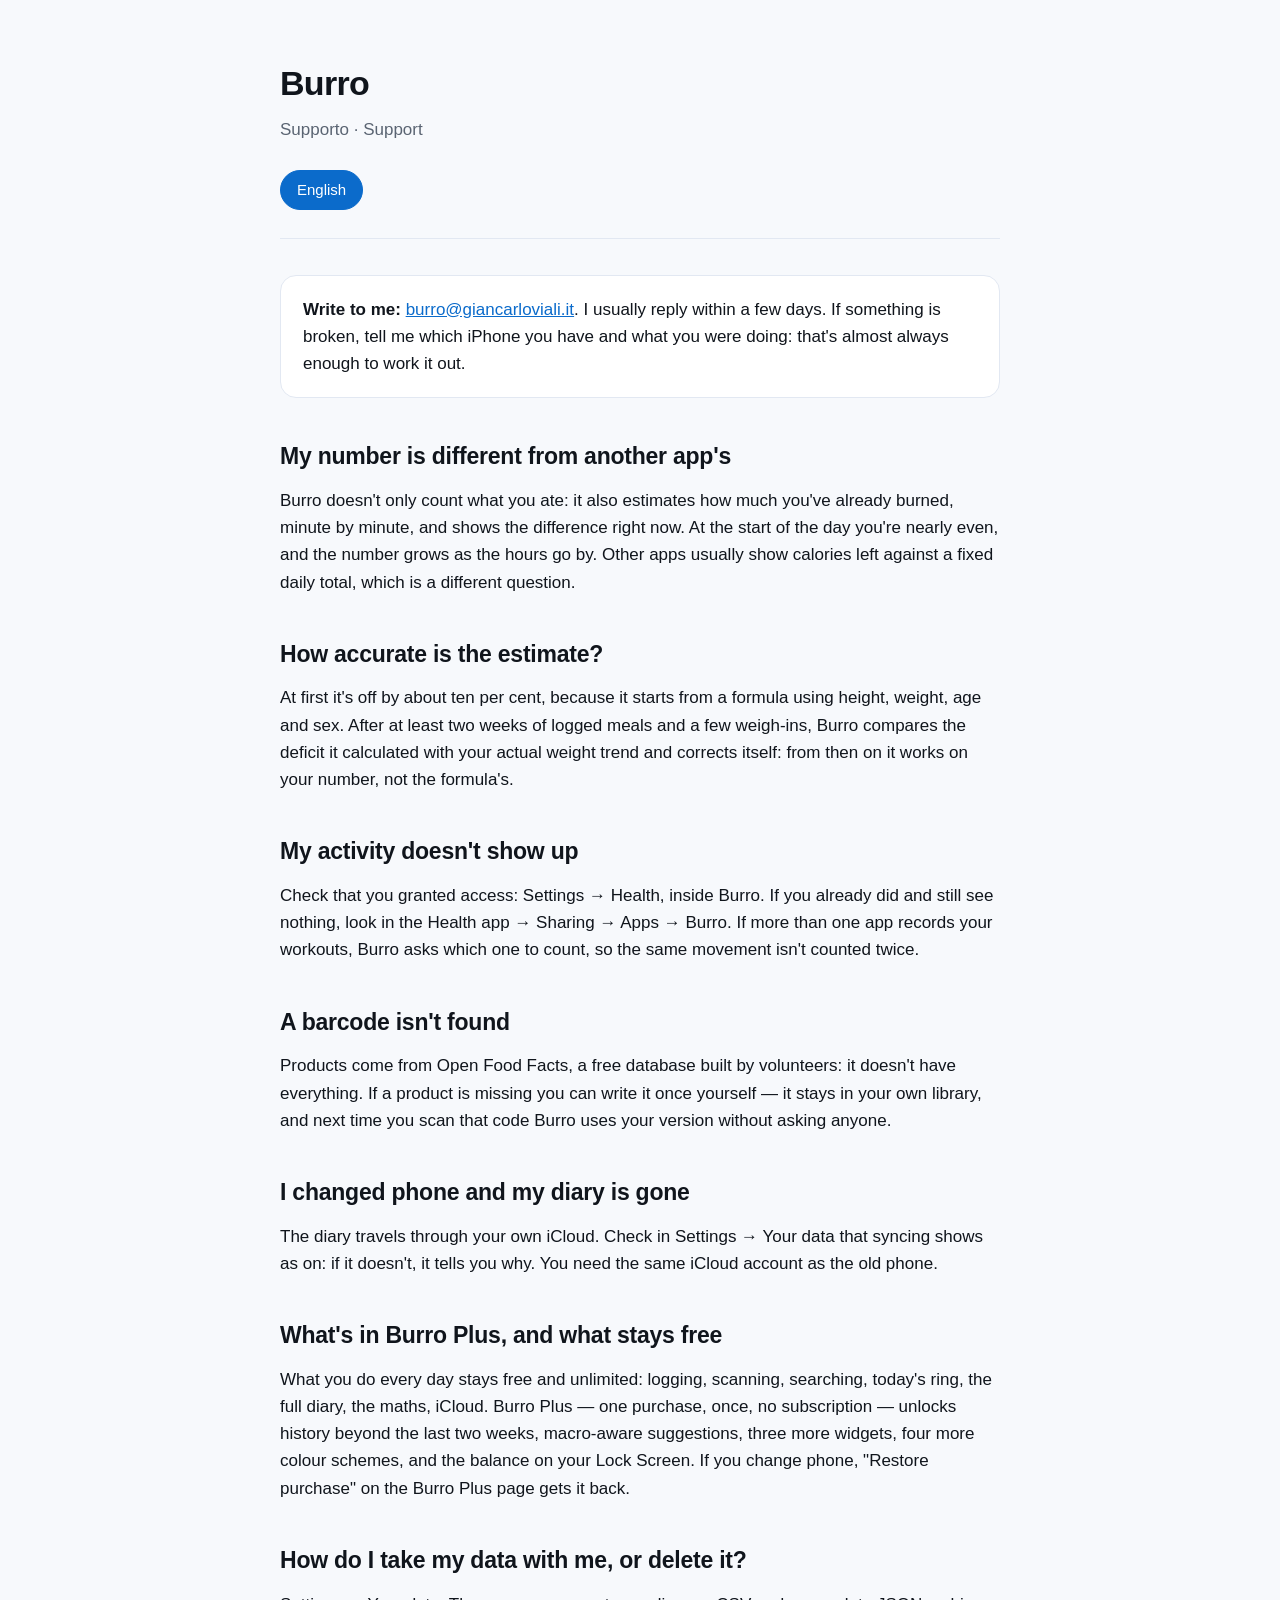
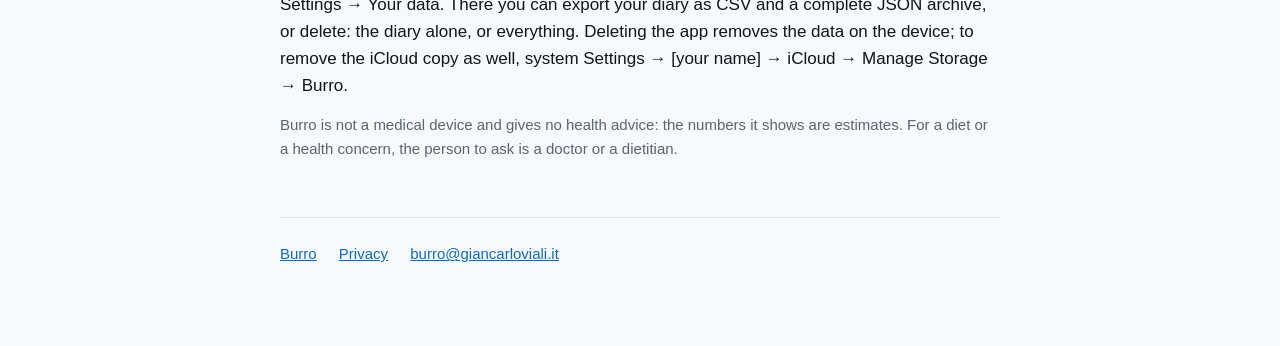
==== supporto/index.html @ e9812391 "Le pagine pubbliche di Burro: privacy e supporto Italiano e inglese nella stessa pagina, scelti dall" ====
<!doctype html>
<html lang="it">
<head>
<meta charset="utf-8">
<meta name="viewport" content="width=device-width, initial-scale=1">
<title>Burro — Supporto / Support</title>
<link rel="stylesheet" href="../stile.css">
</head>
<body>
<div class="foglio">

<header>
  <h1>Burro</h1>
  <p>Supporto · Support</p>
  <div class="lingue">
    <button type="button" data-lingua="it" aria-pressed="true">Italiano</button>
    <button type="button" data-lingua="en" aria-pressed="false">English</button>
  </div>
</header>

<section data-lingua="it">
  <div class="sommario">
    <p><strong>Scrivimi:</strong>
    <a href="mailto:burro@giancarloviali.it">burro@giancarloviali.it</a>. Rispondo di
    solito entro qualche giorno. Se è un problema, dimmi che modello di iPhone hai e cosa
    stavi facendo: quasi sempre basta a capirlo.</p>
  </div>

  <h2>Il mio numero è diverso da quello di un'altra app</h2>
  <p>Burro non conta solo quanto hai mangiato: stima anche quanto hai già bruciato, minuto
  per minuto, e mostra la differenza in questo momento. A inizio giornata sei quasi in pari,
  e il numero cresce con il passare delle ore. Le altre app di solito mostrano le calorie
  rimaste rispetto a un totale giornaliero fisso, che è un'altra domanda.</p>

  <h2>Quanto è precisa la stima?</h2>
  <p>All'inizio ha un errore di circa il dieci per cento, perché parte da una formula che
  usa altezza, peso, età e sesso. Dopo almeno due settimane di pasti registrati e qualche
  pesata, Burro confronta il deficit che ha calcolato con l'andamento reale del tuo peso e
  si corregge da solo: da lì in poi lavora sul tuo numero, non su quello della formula.</p>

  <h2>L'attività non compare</h2>
  <p>Controlla di aver dato l'accesso: Impostazioni → Salute, dentro Burro. Se l'hai già
  dato e non vedi niente, guarda nell'app Salute → Condivisione → App → Burro. Se più app
  registrano i tuoi allenamenti, Burro ti chiede quale contare, per non contare lo stesso
  movimento due volte.</p>

  <h2>Il codice a barre non trova il prodotto</h2>
  <p>I prodotti arrivano da Open Food Facts, un database libero compilato da volontari: non
  c'è tutto. Se un prodotto manca, puoi scriverlo tu una volta — resta nella tua libreria, e
  la prossima volta che ne inquadri il codice Burro userà la tua versione senza chiedere
  niente a nessuno.</p>

  <h2>Ho cambiato telefono e non trovo il diario</h2>
  <p>Il diario viaggia attraverso il tuo iCloud. Controlla in Impostazioni → I tuoi dati che
  la sincronizzazione risulti attiva: se dice di no, ti spiega perché. Serve lo stesso
  account iCloud del vecchio telefono.</p>

  <h2>Cosa c'è in Burro Più, e cosa resta gratis</h2>
  <p>Quello che si fa ogni giorno resta gratis e non è limitato: registrare, scansionare,
  cercare, l'anello di oggi, il diario di tutti i giorni, i conti, iCloud. Burro Più — un
  acquisto solo, una volta e basta — sblocca lo storico oltre le ultime due settimane, le
  proposte sui macronutrienti, tre widget in più, quattro combinazioni di colori in più e il
  bilancio sulla schermata di blocco. Se cambi telefono, «Ripristina acquisto» nella pagina
  di Burro Più se lo riprende.</p>

  <h2>Come porto via o cancello i miei dati</h2>
  <p>Impostazioni → I tuoi dati. Lì esporti il diario in CSV e un archivio completo in JSON,
  oppure cancelli: il solo diario, o tutto quanto. Eliminando l'app cancelli i dati sul
  dispositivo; per togliere anche la copia su iCloud, Impostazioni di sistema → [il tuo
  nome] → iCloud → Gestisci spazio → Burro.</p>

  <p class="tenue">Burro non è un dispositivo medico e non dà consigli sanitari: i numeri
  che mostra sono stime. Per una dieta o un dubbio sulla salute, la persona da sentire è un
  medico o un nutrizionista.</p>
</section>

<section data-lingua="en" hidden>
  <div class="sommario">
    <p><strong>Write to me:</strong>
    <a href="mailto:burro@giancarloviali.it">burro@giancarloviali.it</a>. I usually reply
    within a few days. If something is broken, tell me which iPhone you have and what you
    were doing: that's almost always enough to work it out.</p>
  </div>

  <h2>My number is different from another app's</h2>
  <p>Burro doesn't only count what you ate: it also estimates how much you've already
  burned, minute by minute, and shows the difference right now. At the start of the day
  you're nearly even, and the number grows as the hours go by. Other apps usually show
  calories left against a fixed daily total, which is a different question.</p>

  <h2>How accurate is the estimate?</h2>
  <p>At first it's off by about ten per cent, because it starts from a formula using height,
  weight, age and sex. After at least two weeks of logged meals and a few weigh-ins, Burro
  compares the deficit it calculated with your actual weight trend and corrects itself: from
  then on it works on your number, not the formula's.</p>

  <h2>My activity doesn't show up</h2>
  <p>Check that you granted access: Settings → Health, inside Burro. If you already did and
  still see nothing, look in the Health app → Sharing → Apps → Burro. If more than one app
  records your workouts, Burro asks which one to count, so the same movement isn't counted
  twice.</p>

  <h2>A barcode isn't found</h2>
  <p>Products come from Open Food Facts, a free database built by volunteers: it doesn't
  have everything. If a product is missing you can write it once yourself — it stays in your
  own library, and next time you scan that code Burro uses your version without asking
  anyone.</p>

  <h2>I changed phone and my diary is gone</h2>
  <p>The diary travels through your own iCloud. Check in Settings → Your data that syncing
  shows as on: if it doesn't, it tells you why. You need the same iCloud account as the old
  phone.</p>

  <h2>What's in Burro Plus, and what stays free</h2>
  <p>What you do every day stays free and unlimited: logging, scanning, searching, today's
  ring, the full diary, the maths, iCloud. Burro Plus — one purchase, once, no subscription
  — unlocks history beyond the last two weeks, macro-aware suggestions, three more widgets,
  four more colour schemes, and the balance on your Lock Screen. If you change phone,
  "Restore purchase" on the Burro Plus page gets it back.</p>

  <h2>How do I take my data with me, or delete it?</h2>
  <p>Settings → Your data. There you can export your diary as CSV and a complete JSON
  archive, or delete: the diary alone, or everything. Deleting the app removes the data on
  the device; to remove the iCloud copy as well, system Settings → [your name] → iCloud →
  Manage Storage → Burro.</p>

  <p class="tenue">Burro is not a medical device and gives no health advice: the numbers it
  shows are estimates. For a diet or a health concern, the person to ask is a doctor or a
  dietitian.</p>
</section>

<footer>
  <a href="../">Burro</a>
  <a href="../privacy/">Privacy</a>
  <a href="mailto:burro@giancarloviali.it">burro@giancarloviali.it</a>
</footer>

</div>
<script src="../lingua.js"></script>
</body>
</html>
---- stile.css ----
/* Le pagine pubbliche di Burro.
 *
 * Nessuna libreria, nessun carattere da scaricare, nessuno script di
 * statistica: sono le due pagine che dicono che l'app non traccia nessuno, e
 * farlo da una pagina che traccia sarebbe una barzelletta. Pesano qualche
 * kilobyte e si aprono anche con una riga di campo. */

:root {
  color-scheme: light dark;
  --fondo: #f7f9fc;
  --fondo-scheda: #ffffff;
  --testo: #10151c;
  --testo-tenue: #5a6472;
  --accento: #0b6bcb;
  --bordo: #e2e8f2;
}

@media (prefers-color-scheme: dark) {
  :root {
    --fondo: #0b1118;
    --fondo-scheda: #131b25;
    --testo: #eef3f9;
    --testo-tenue: #97a3b4;
    --accento: #54a8ff;
    --bordo: #22303f;
  }
}

* { box-sizing: border-box; }

body {
  margin: 0;
  padding: 0 20px 80px;
  background: var(--fondo);
  color: var(--testo);
  font: 17px/1.6 -apple-system, BlinkMacSystemFont, "Segoe UI", Roboto, sans-serif;
  -webkit-text-size-adjust: 100%;
}

.foglio { max-width: 720px; margin: 0 auto; }

header {
  padding: 56px 0 28px;
  border-bottom: 1px solid var(--bordo);
  margin-bottom: 36px;
}

header h1 { margin: 0 0 6px; font-size: 34px; letter-spacing: -0.02em; }
header p { margin: 0; color: var(--testo-tenue); }

h2 {
  font-size: 23px;
  letter-spacing: -0.01em;
  margin: 40px 0 12px;
}

h3 { font-size: 18px; margin: 28px 0 6px; }

p, li { color: var(--testo); }
p { margin: 0 0 14px; }
ul { padding-left: 22px; }
li { margin-bottom: 8px; }

a { color: var(--accento); }

strong { font-weight: 650; }

.tenue { color: var(--testo-tenue); font-size: 15px; }

/* Il riquadro del riassunto: è la parte che leggono quasi tutti, e sta in cima
 * apposta. Chi vuole il dettaglio scorre. */
.sommario {
  background: var(--fondo-scheda);
  border: 1px solid var(--bordo);
  border-radius: 16px;
  padding: 20px 22px;
  margin: 0 0 8px;
}

.sommario p:last-child { margin-bottom: 0; }

/* Le due lingue stanno nella stessa pagina: si mostra quella del browser,
 * l'altra è a un tocco. */
.lingue {
  display: flex;
  gap: 8px;
  margin: 26px 0 0;
}

.lingue button {
  font: inherit;
  font-size: 15px;
  padding: 7px 16px;
  border-radius: 999px;
  border: 1px solid var(--bordo);
  background: var(--fondo-scheda);
  color: var(--testo-tenue);
  cursor: pointer;
}

.lingue button[aria-pressed="true"] {
  background: var(--accento);
  border-color: var(--accento);
  color: #fff;
}

footer {
  margin-top: 56px;
  padding-top: 24px;
  border-top: 1px solid var(--bordo);
  color: var(--testo-tenue);
  font-size: 15px;
}

footer a { margin-right: 18px; }
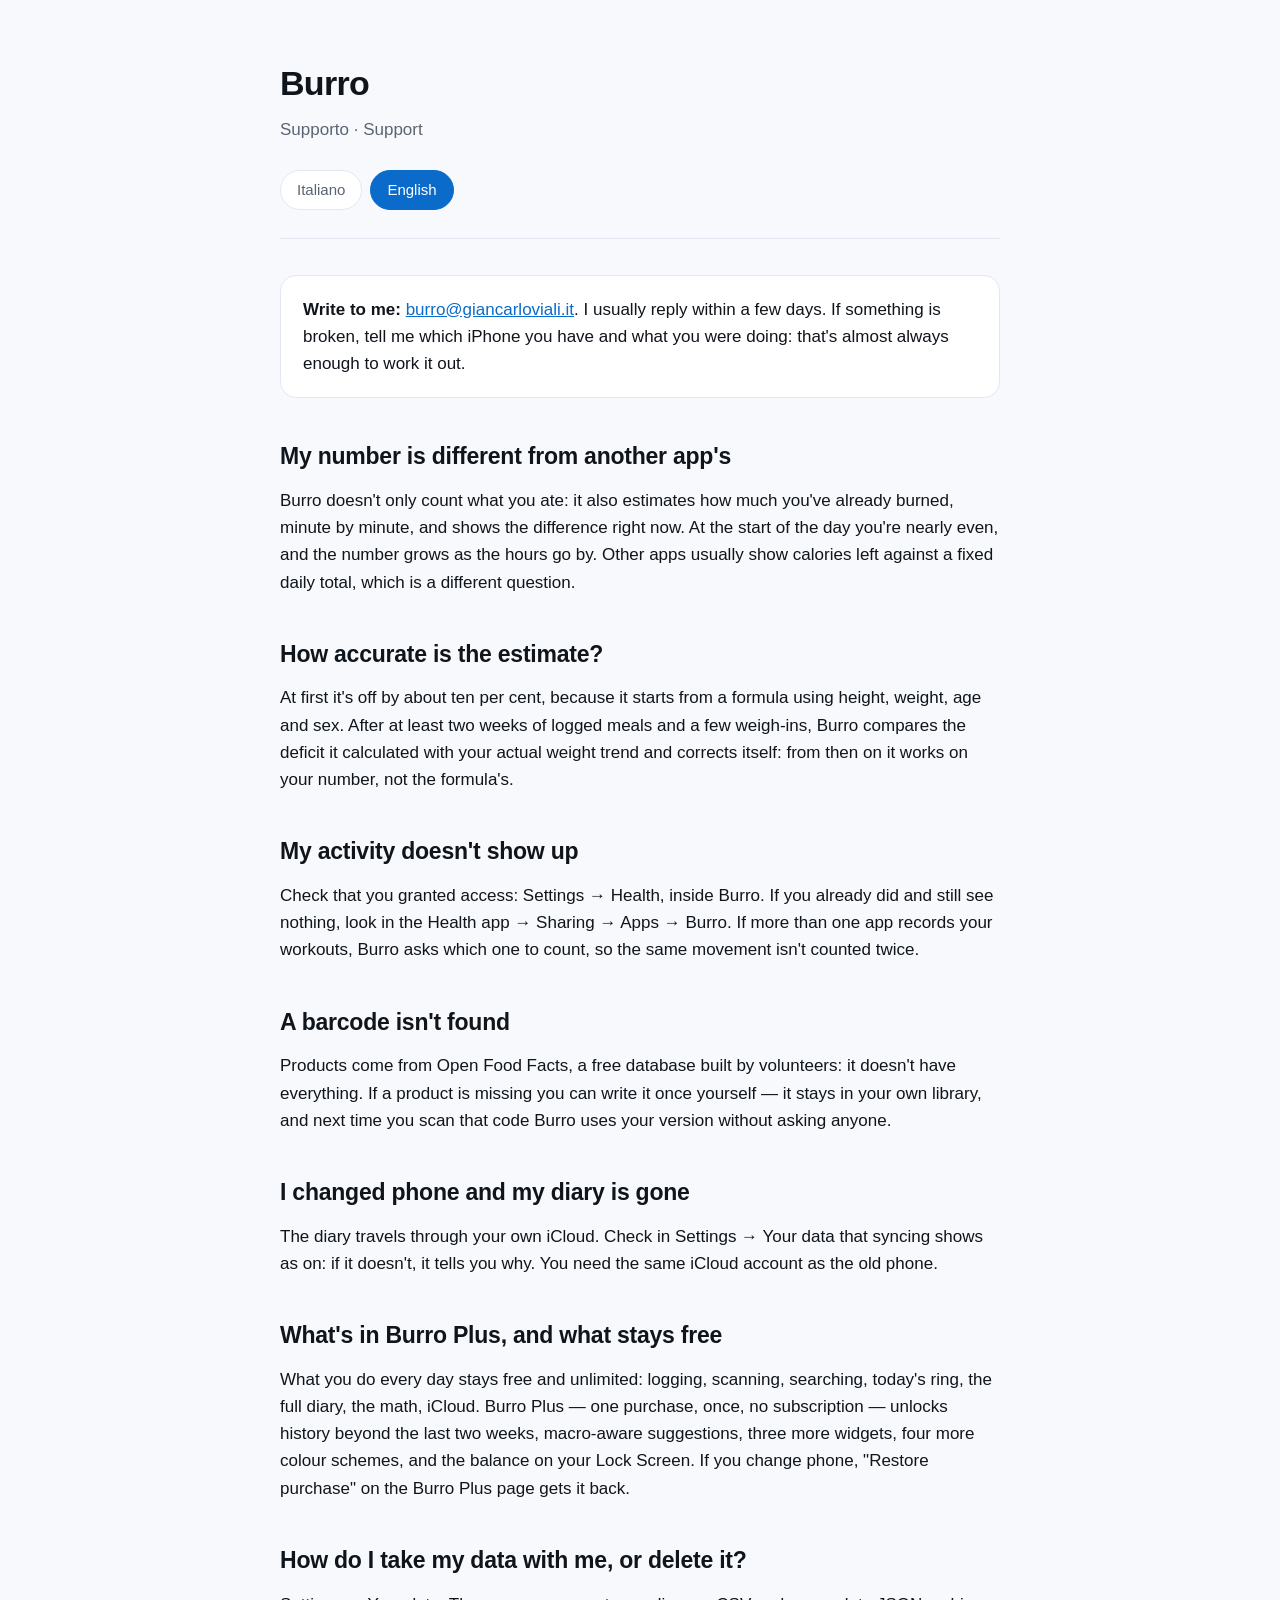
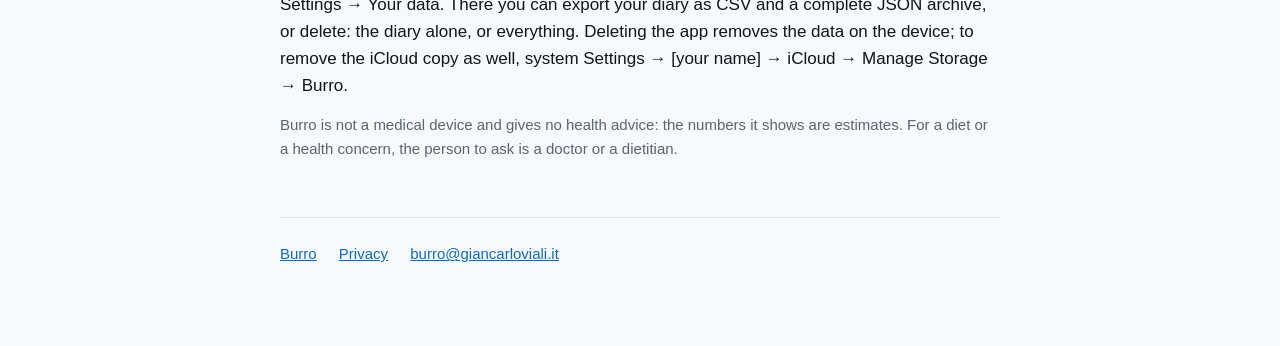
==== commit b3e9494c: "Aggiorna le pagine di privacy e supporto" ====
--- a/supporto/index.html
+++ b/supporto/index.html
@@ -55,13 +55,13 @@
   la sincronizzazione risulti attiva: se dice di no, ti spiega perché. Serve lo stesso
   account iCloud del vecchio telefono.</p>
 
-  <h2>Cosa c'è in Burro Più, e cosa resta gratis</h2>
+  <h2>Cosa c'è in Burro Plus, e cosa resta gratis</h2>
   <p>Quello che si fa ogni giorno resta gratis e non è limitato: registrare, scansionare,
-  cercare, l'anello di oggi, il diario di tutti i giorni, i conti, iCloud. Burro Più — un
+  cercare, l'anello di oggi, il diario di tutti i giorni, i conti, iCloud. Burro Plus — un
   acquisto solo, una volta e basta — sblocca lo storico oltre le ultime due settimane, le
   proposte sui macronutrienti, tre widget in più, quattro combinazioni di colori in più e il
   bilancio sulla schermata di blocco. Se cambi telefono, «Ripristina acquisto» nella pagina
-  di Burro Più se lo riprende.</p>
+  di Burro Plus se lo riprende.</p>
 
   <h2>Come porto via o cancello i miei dati</h2>
   <p>Impostazioni → I tuoi dati. Lì esporti il diario in CSV e un archivio completo in JSON,
@@ -113,7 +113,7 @@
 
   <h2>What's in Burro Plus, and what stays free</h2>
   <p>What you do every day stays free and unlimited: logging, scanning, searching, today's
-  ring, the full diary, the maths, iCloud. Burro Plus — one purchase, once, no subscription
+  ring, the full diary, the math, iCloud. Burro Plus — one purchase, once, no subscription
   — unlocks history beyond the last two weeks, macro-aware suggestions, three more widgets,
   four more colour schemes, and the balance on your Lock Screen. If you change phone,
   "Restore purchase" on the Burro Plus page gets it back.</p>
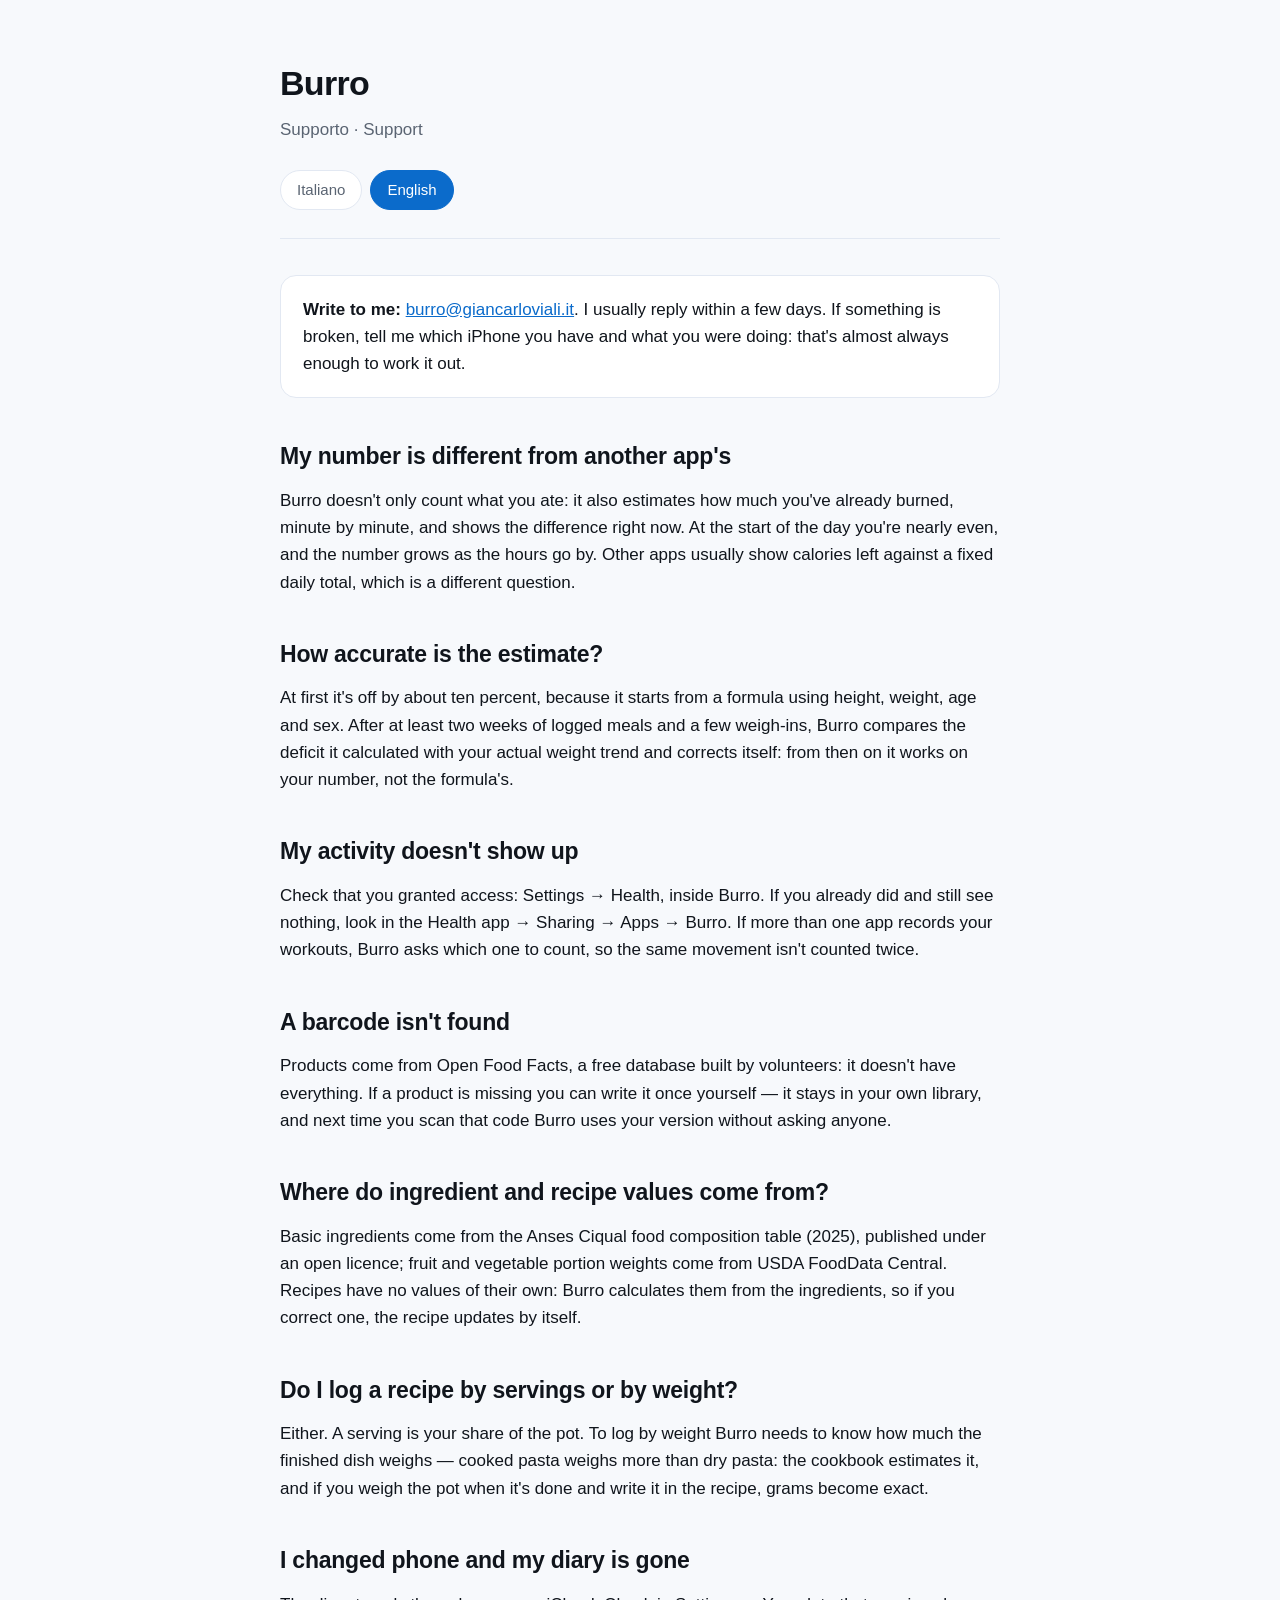
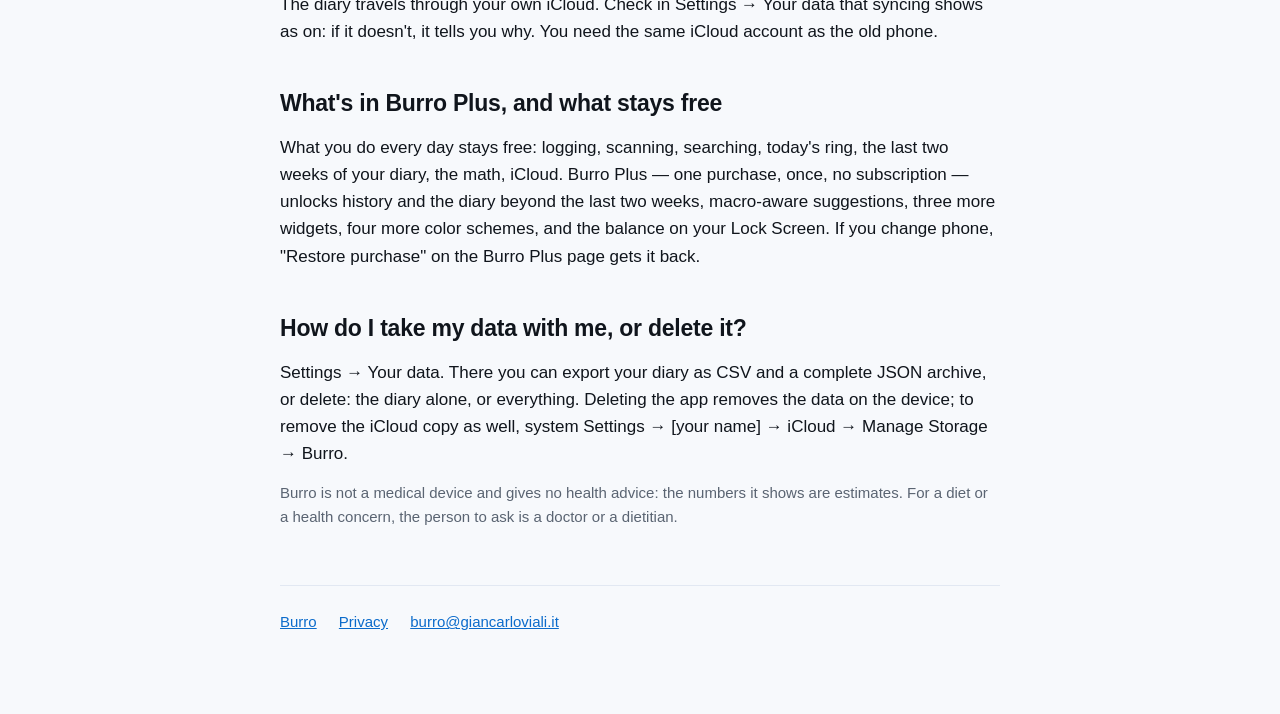
==== commit aaef8d35: "Aggiorna le pagine di privacy e supporto" ====
--- a/supporto/index.html
+++ b/supporto/index.html
@@ -50,15 +50,27 @@
   la prossima volta che ne inquadri il codice Burro userà la tua versione senza chiedere
   niente a nessuno.</p>
 
+  <h2>Da dove vengono i valori degli ingredienti e delle ricette?</h2>
+  <p>Gli ingredienti di base vengono dalla tabella di composizione Ciqual dell'Anses (2025),
+  pubblicata con licenza aperta; i pesi delle porzioni di frutta e verdura da USDA FoodData
+  Central. Le ricette non hanno valori propri: li calcola Burro dagli ingredienti, così se ne
+  correggi uno la ricetta si aggiorna da sola.</p>
+
+  <h2>Una ricetta si registra a porzioni o a grammi?</h2>
+  <p>Come preferisci. Una porzione è la tua parte della pentola. Per registrare a grammi
+  serve sapere quanto pesa il piatto finito — la pasta cotta pesa più di quella secca: il
+  ricettario lo stima, e se pesi la pentola a fine cottura e scrivi il peso nella ricetta i
+  grammi diventano esatti.</p>
+
   <h2>Ho cambiato telefono e non trovo il diario</h2>
   <p>Il diario viaggia attraverso il tuo iCloud. Controlla in Impostazioni → I tuoi dati che
   la sincronizzazione risulti attiva: se dice di no, ti spiega perché. Serve lo stesso
   account iCloud del vecchio telefono.</p>
 
   <h2>Cosa c'è in Burro Plus, e cosa resta gratis</h2>
-  <p>Quello che si fa ogni giorno resta gratis e non è limitato: registrare, scansionare,
-  cercare, l'anello di oggi, il diario di tutti i giorni, i conti, iCloud. Burro Plus — un
-  acquisto solo, una volta e basta — sblocca lo storico oltre le ultime due settimane, le
+  <p>Quello che si fa ogni giorno resta gratis: registrare, scansionare,
+  cercare, l'anello di oggi, il diario delle ultime due settimane, i conti, iCloud. Burro Plus —
+  un acquisto solo, una volta e basta — sblocca lo storico e il diario oltre le ultime due settimane, le
   proposte sui macronutrienti, tre widget in più, quattro combinazioni di colori in più e il
   bilancio sulla schermata di blocco. Se cambi telefono, «Ripristina acquisto» nella pagina
   di Burro Plus se lo riprende.</p>
@@ -89,7 +101,7 @@
   calories left against a fixed daily total, which is a different question.</p>
 
   <h2>How accurate is the estimate?</h2>
-  <p>At first it's off by about ten per cent, because it starts from a formula using height,
+  <p>At first it's off by about ten percent, because it starts from a formula using height,
   weight, age and sex. After at least two weeks of logged meals and a few weigh-ins, Burro
   compares the deficit it calculated with your actual weight trend and corrects itself: from
   then on it works on your number, not the formula's.</p>
@@ -106,16 +118,28 @@
   own library, and next time you scan that code Burro uses your version without asking
   anyone.</p>
 
+  <h2>Where do ingredient and recipe values come from?</h2>
+  <p>Basic ingredients come from the Anses Ciqual food composition table (2025), published
+  under an open licence; fruit and vegetable portion weights come from USDA FoodData
+  Central. Recipes have no values of their own: Burro calculates them from the ingredients,
+  so if you correct one, the recipe updates by itself.</p>
+
+  <h2>Do I log a recipe by servings or by weight?</h2>
+  <p>Either. A serving is your share of the pot. To log by weight Burro needs to know how
+  much the finished dish weighs — cooked pasta weighs more than dry pasta: the cookbook
+  estimates it, and if you weigh the pot when it's done and write it in the recipe, grams
+  become exact.</p>
+
   <h2>I changed phone and my diary is gone</h2>
   <p>The diary travels through your own iCloud. Check in Settings → Your data that syncing
   shows as on: if it doesn't, it tells you why. You need the same iCloud account as the old
   phone.</p>
 
   <h2>What's in Burro Plus, and what stays free</h2>
-  <p>What you do every day stays free and unlimited: logging, scanning, searching, today's
-  ring, the full diary, the math, iCloud. Burro Plus — one purchase, once, no subscription
-  — unlocks history beyond the last two weeks, macro-aware suggestions, three more widgets,
-  four more colour schemes, and the balance on your Lock Screen. If you change phone,
+  <p>What you do every day stays free: logging, scanning, searching, today's
+  ring, the last two weeks of your diary, the math, iCloud. Burro Plus — one purchase, once, no subscription
+  — unlocks history and the diary beyond the last two weeks, macro-aware suggestions, three more widgets,
+  four more color schemes, and the balance on your Lock Screen. If you change phone,
   "Restore purchase" on the Burro Plus page gets it back.</p>
 
   <h2>How do I take my data with me, or delete it?</h2>
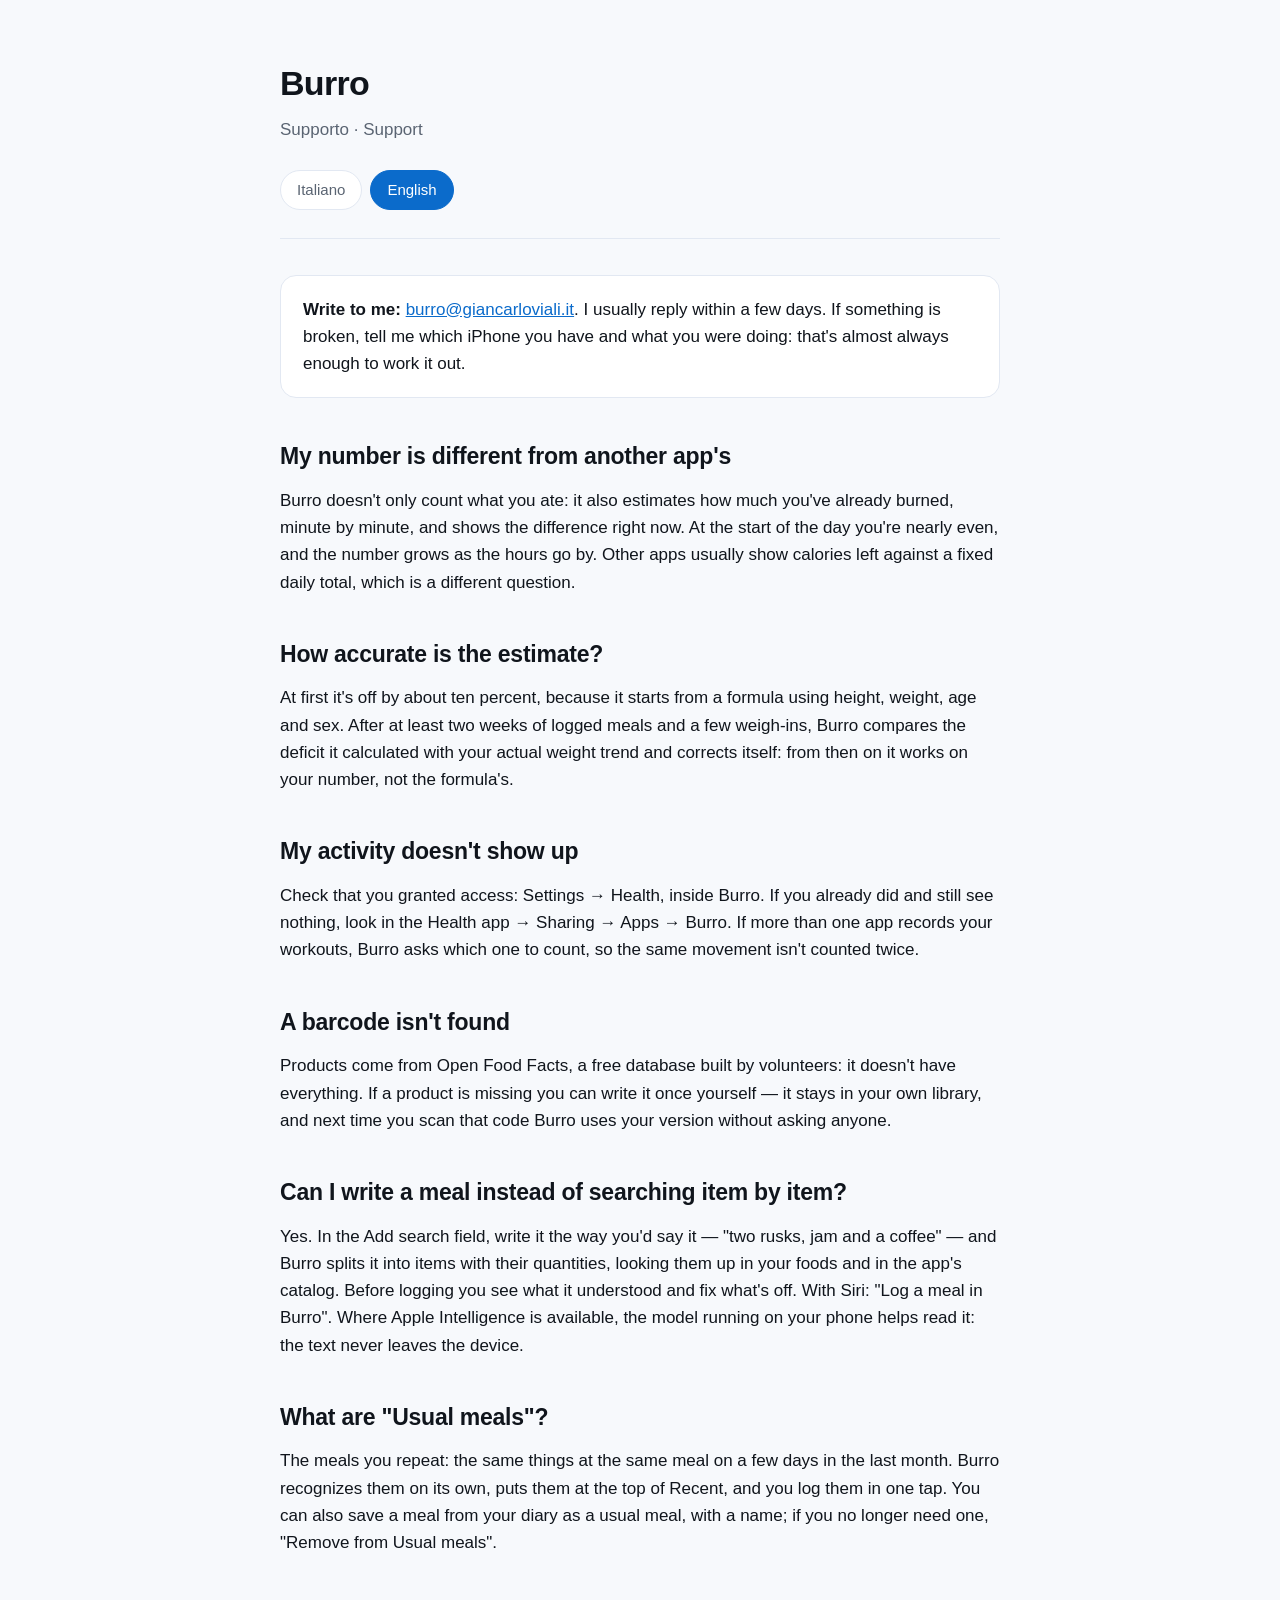
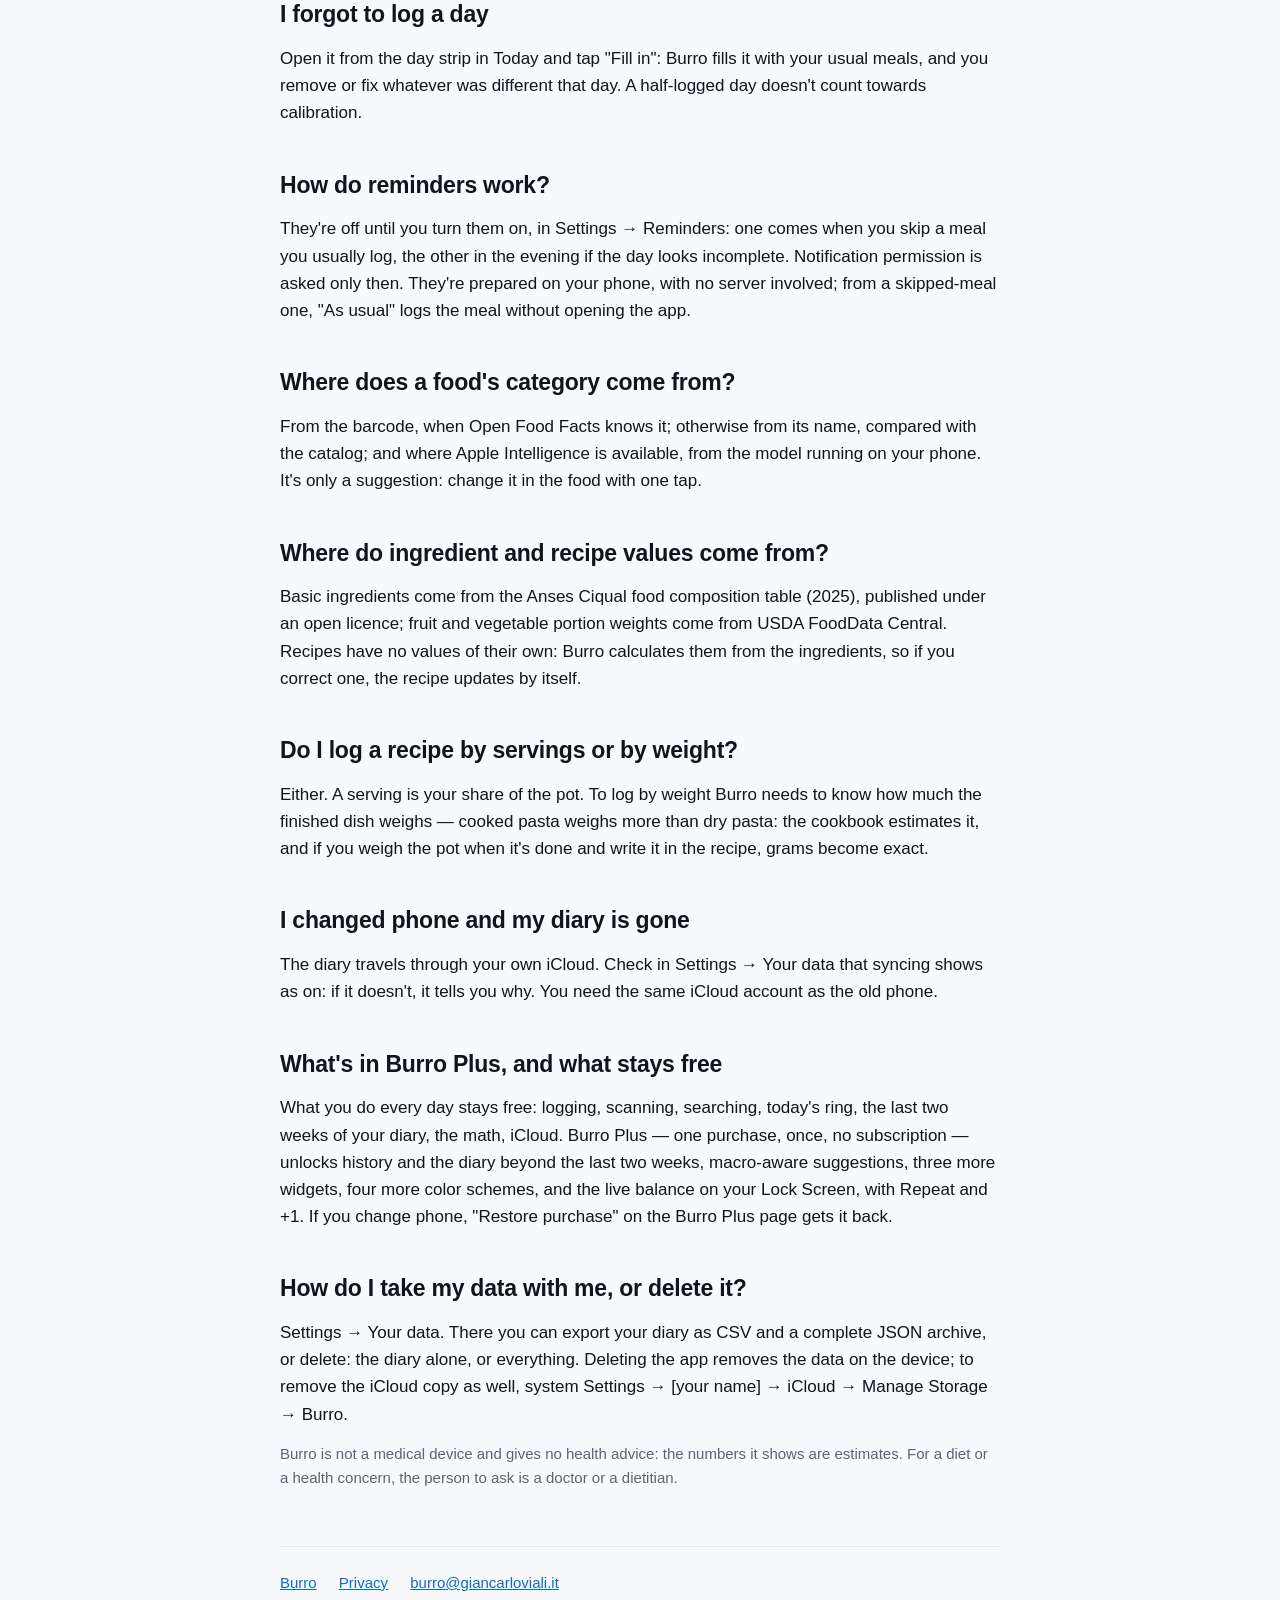
==== commit f50084b6: "Aggiorna le pagine di privacy e supporto" ====
--- a/supporto/index.html
+++ b/supporto/index.html
@@ -50,6 +50,36 @@
   la prossima volta che ne inquadri il codice Burro userà la tua versione senza chiedere
   niente a nessuno.</p>
 
+  <h2>Posso scrivere il pasto invece di cercarlo voce per voce?</h2>
+  <p>Sì. Nella ricerca di Aggiungi scrivilo come lo diresti — «due fette biscottate,
+  marmellata e un caffè» — e Burro lo divide in voci con le loro quantità, cercandole fra i
+  tuoi alimenti e nel catalogo dell'app. Prima di registrare vedi cosa ha capito e correggi
+  quello che non torna. Con Siri: «Registra un pasto su Burro». Dove c'è Apple Intelligence
+  lo aiuta a leggere il modello che gira sul telefono: il testo non esce dal dispositivo.</p>
+
+  <h2>Cosa sono «I soliti»?</h2>
+  <p>I pasti che ripeti: le stesse cose allo stesso pasto per qualche giorno nell'ultimo
+  mese. Burro li riconosce da solo, li mette in cima ai recenti e li registri in un tocco.
+  Un pasto del diario si può anche salvare come abituale, con un nome; se uno non ti serve
+  più, «Togli dai soliti».</p>
+
+  <h2>Ho dimenticato di registrare una giornata</h2>
+  <p>Aprila dalla striscia dei giorni in Oggi e tocca «Ricostruisci»: Burro la
+  riempie con i tuoi pasti abituali, e tu togli o correggi quello che quel giorno era
+  diverso. Una giornata annotata a metà non entra nella calibrazione.</p>
+
+  <h2>Come funzionano i promemoria?</h2>
+  <p>Sono spenti finché non li accendi, in Impostazioni → Promemoria: uno arriva quando
+  salti un pasto che di solito segni, l'altro la sera se la giornata sembra incompleta.
+  Il permesso per le notifiche si chiede solo allora. Sono notifiche preparate sul
+  telefono, senza nessun server; da quella di un pasto saltato segni «Come al solito»
+  senza aprire l'app.</p>
+
+  <h2>Da dove arriva la categoria di un alimento?</h2>
+  <p>Dal codice a barre, quando Open Food Facts la conosce; se no dal nome, confrontato
+  con il catalogo; e dove c'è Apple Intelligence, dal modello che gira sul telefono. È solo
+  una proposta: nell'alimento la cambi con un tocco.</p>
+
   <h2>Da dove vengono i valori degli ingredienti e delle ricette?</h2>
   <p>Gli ingredienti di base vengono dalla tabella di composizione Ciqual dell'Anses (2025),
   pubblicata con licenza aperta; i pesi delle porzioni di frutta e verdura da USDA FoodData
@@ -72,7 +102,7 @@
   cercare, l'anello di oggi, il diario delle ultime due settimane, i conti, iCloud. Burro Plus —
   un acquisto solo, una volta e basta — sblocca lo storico e il diario oltre le ultime due settimane, le
   proposte sui macronutrienti, tre widget in più, quattro combinazioni di colori in più e il
-  bilancio sulla schermata di blocco. Se cambi telefono, «Ripristina acquisto» nella pagina
+  bilancio in tempo reale sulla schermata di blocco, con Ripeti e +1. Se cambi telefono, «Ripristina acquisto» nella pagina
   di Burro Plus se lo riprende.</p>
 
   <h2>Come porto via o cancello i miei dati</h2>
@@ -118,6 +148,35 @@
   own library, and next time you scan that code Burro uses your version without asking
   anyone.</p>
 
+  <h2>Can I write a meal instead of searching item by item?</h2>
+  <p>Yes. In the Add search field, write it the way you'd say it — "two rusks, jam and a
+  coffee" — and Burro splits it into items with their quantities, looking them up in your
+  foods and in the app's catalog. Before logging you see what it understood and fix what's
+  off. With Siri: "Log a meal in Burro". Where Apple Intelligence is available, the model
+  running on your phone helps read it: the text never leaves the device.</p>
+
+  <h2>What are "Usual meals"?</h2>
+  <p>The meals you repeat: the same things at the same meal on a few days in the last
+  month. Burro recognizes them on its own, puts them at the top of Recent, and you log them
+  in one tap. You can also save a meal from your diary as a usual meal, with a name; if you
+  no longer need one, "Remove from Usual meals".</p>
+
+  <h2>I forgot to log a day</h2>
+  <p>Open it from the day strip in Today and tap "Fill in": Burro fills it with your
+  usual meals, and you remove or fix whatever was different that day. A half-logged day
+  doesn't count towards calibration.</p>
+
+  <h2>How do reminders work?</h2>
+  <p>They're off until you turn them on, in Settings → Reminders: one comes when you skip a
+  meal you usually log, the other in the evening if the day looks incomplete. Notification
+  permission is asked only then. They're prepared on your phone, with no server involved;
+  from a skipped-meal one, "As usual" logs the meal without opening the app.</p>
+
+  <h2>Where does a food's category come from?</h2>
+  <p>From the barcode, when Open Food Facts knows it; otherwise from its name, compared with
+  the catalog; and where Apple Intelligence is available, from the model running on your
+  phone. It's only a suggestion: change it in the food with one tap.</p>
+
   <h2>Where do ingredient and recipe values come from?</h2>
   <p>Basic ingredients come from the Anses Ciqual food composition table (2025), published
   under an open licence; fruit and vegetable portion weights come from USDA FoodData
@@ -139,7 +198,7 @@
   <p>What you do every day stays free: logging, scanning, searching, today's
   ring, the last two weeks of your diary, the math, iCloud. Burro Plus — one purchase, once, no subscription
   — unlocks history and the diary beyond the last two weeks, macro-aware suggestions, three more widgets,
-  four more color schemes, and the balance on your Lock Screen. If you change phone,
+  four more color schemes, and the live balance on your Lock Screen, with Repeat and +1. If you change phone,
   "Restore purchase" on the Burro Plus page gets it back.</p>
 
   <h2>How do I take my data with me, or delete it?</h2>
